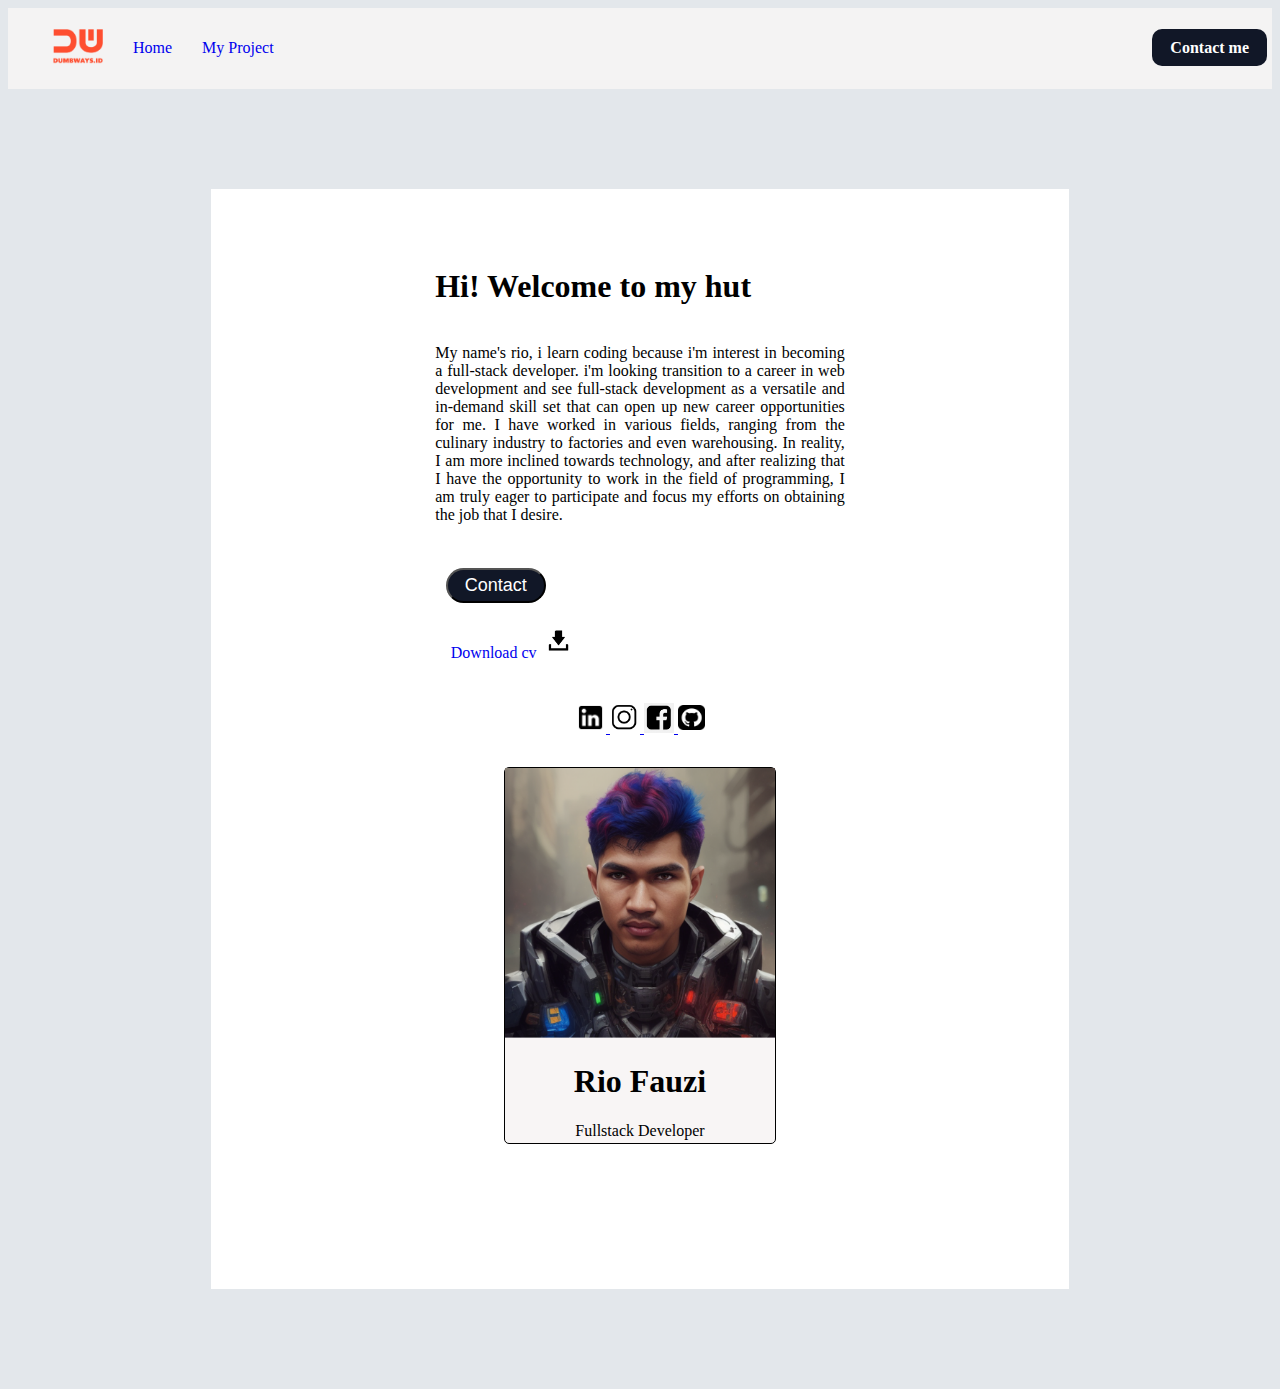
==== index.html @ a36c1157 "second commit" ====
<!DOCTYPE html>

<html>

    <head>

        <title>My Personal Web</title>
        <link rel="stylesheet" href="asset/css/nav.css">
        <style>
        .profil-content {
            position: static;
            text-align: justify;
            padding: 1% 23%;         
        }

        .contact-button { 
            margin-top: 20px;
            margin-bottom: 20px;
            margin-left: 185px;
            width: 100px; 
            height: 35px;
            border-radius: 45px; 
            font-size: 18px;
            background-color: #111727;
            color: white;
        }
        
        .icons {
            margin-top: 40px;
            margin-left: auto;
            margin-right: auto;
            text-align: center;    
        }

        .border-image {
            border: 1px solid black;
            border-radius: 5px;
            margin-top: 30px;
            margin-left: auto;
            margin-right: auto;
            padding-bottom: 5px;
            width: 270px;
            height: 370px;
            background-color: #f8f5f5;
            text-align: center;

        }

        </style>

    </head>
    <body style="background-color: #e3e7eb;">
        <nav class="navbar">
            <ul class="navbar-ul">
                <div class="navbar-li">
                <li>
                    <img class="navbar-logo" src="asset/img/logo-dumbways.png" alt="">
                </li>
                <li>
                    <a class="navbar-link" class="active" href="home.html">Home</a>
                </li>
                <li>
                    <a class="navbar-link" class="active" href="blog.html">My Project</a>
                </li></div>
                <div>
                <li>
                    <a href="contact.html" class="navbar-contact-btn">Contact me</a>
                </li>
                </div>
            </ul>
        </nav>
        <div style="margin: 100px auto; padding: 50px; width: 60%; height: 1000px; box-shadow: inset; 
        background-color: #ffffff;">
        <div class="profil-content">
            <h1>Hi! Welcome to my hut</h1>
            <p><br>My name's rio, i learn coding because i'm interest in becoming a full-stack developer.
            i'm looking transition to a career in web development and see full-stack development as a versatile
            and in-demand skill set that can open up new career opportunities for me. 
            I have worked in various fields, ranging from the culinary industry to factories and even warehousing. 
            In reality, I am more inclined towards technology, and after realizing that I have the 
            opportunity to work in the field of programming, I am truly eager to participate and focus my efforts 
            on obtaining the job that I desire.</p></div>
        
            <button class="contact-button"><a style="color: white; text-decoration: none;" href="contact.html">Contact</button>
            </a>

            <br><a style="margin-left: 190px; text-decoration: none; width: 40px; height: 40px; " href="#">Download cv
            <img style="width: 35px; width: 35px;" src="asset/img/logo-image.png" alt="download here"></a>

        <div class="icons">
            <a href="https://www.linkedin.com/in/rio-fauzi-900858248/" target="_blank">
            <img src="asset/img/linkedin_icon.png" alt="linkedin_icon" style="width: 31px; height: 31px;">
        </a>
            <a href="https://www.instagram.com/rio_fauzii/" target="_blank">
            <img src="asset/img/logo-ig.png" alt="logo-ig" style="width: 30px; height: 30px;">
        </a>
            <a href="https://www.facebook.com/rio.fauzi.378/" target="_blank">
            <img src="asset/img/logo-fb.png" alt="logo-fb" style="width: 30px; height: 30px;">
        </a>
            <a href="https://github.com/riofauzi708" target="_blank">
            <img src="asset/img/github-icon.png" alt="logo-github" style="margin-bottom:3px ; width: 27px; height: 25px;"></a>
        </div>

        <div class="border-image">
            <img src="asset/img/ai Image.jpg" alt="ai image" width="270px" height="270px" border="0">
            <h1>Rio Fauzi</h1>
            <p>Fullstack Developer</p>
        </div>
        
        </div>

    </body>

</html>
---- asset/css/nav.css ----
.navbar {
    background-color: #f4f3f3;
    padding: 5px;
}
.navbar-link {
    text-decoration: none;
}
.active {
    color: black;
}
.navbar-logo {
    width: 50px;
    height: auto;
}
.navbar-ul {
    display: flex; 
    list-style: none; 
    align-items: center;
    justify-content: space-between;
}
.navbar-contact-btn {
    padding: 18px;
    background-color: #111727;
    color: white;
    border-radius: 10px;
    width: 100px;
    margin-top: 20px;
    padding-top: 10px;
    padding-bottom: 10px;
    font-weight: bold;
    text-decoration: none;
}
.navbar-li {
    display: flex;
    gap: 30px;
    align-items: center;
}
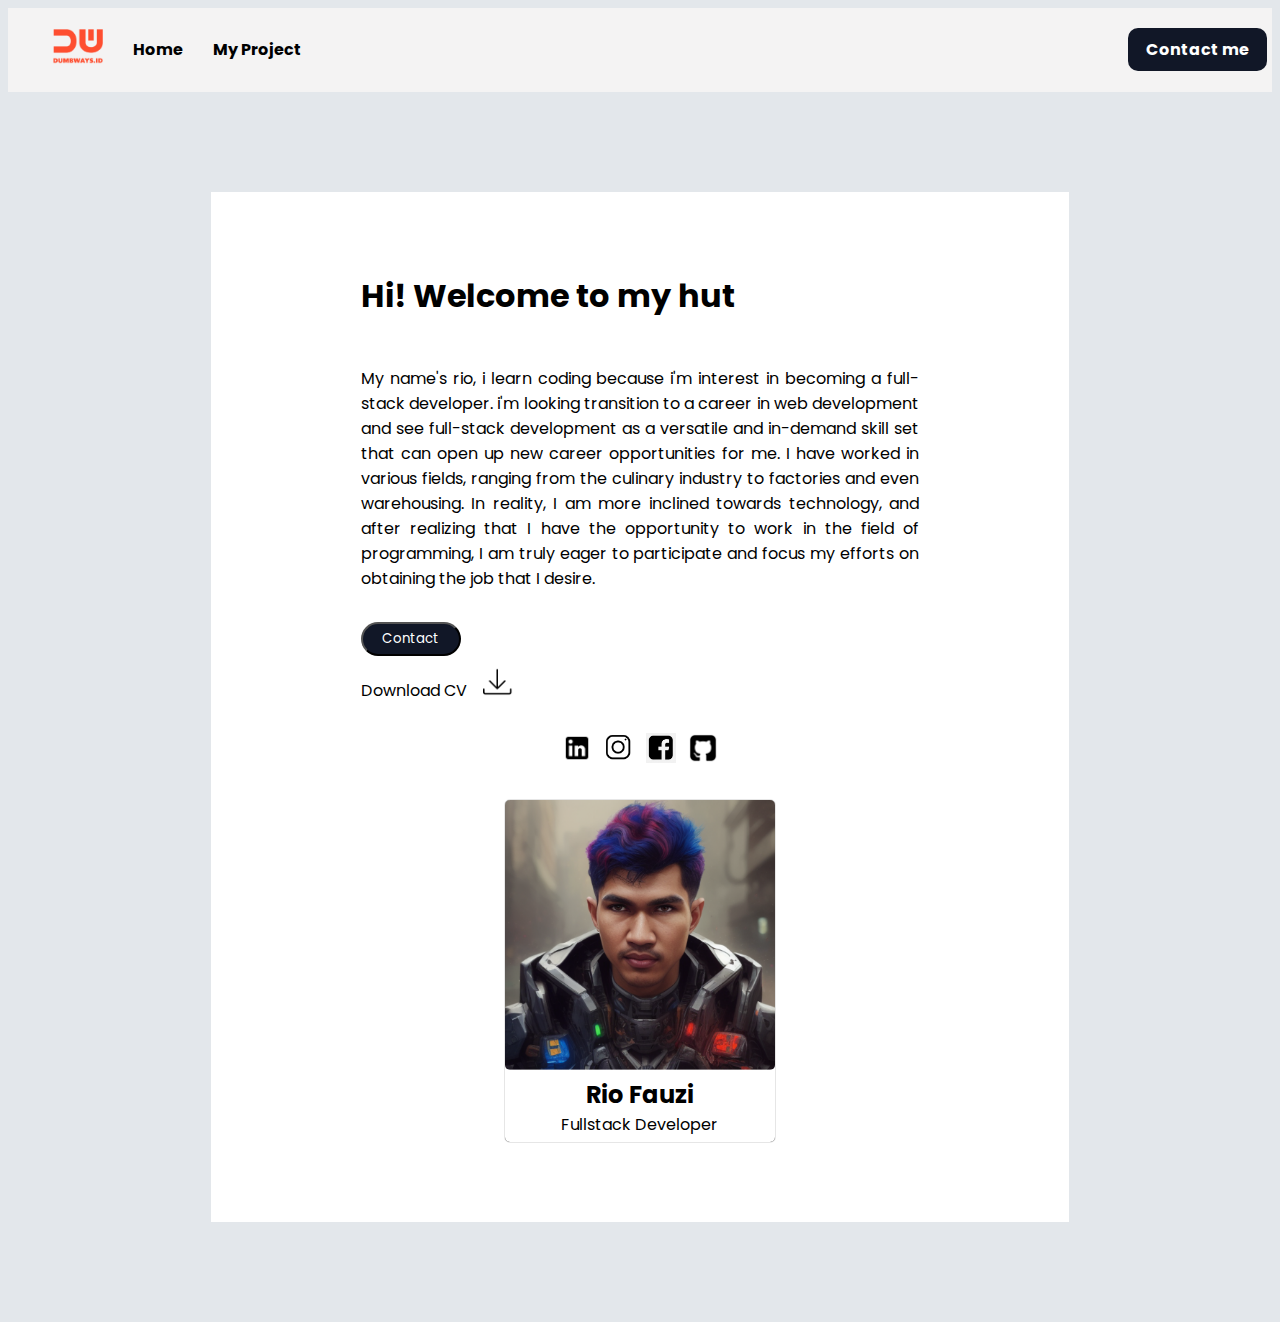
==== commit b56c5ba0: "initial commit" ====
--- a/index.html
+++ b/index.html
@@ -1,58 +1,17 @@
 <!DOCTYPE html>
-
 <html>
-
-    <head>
-
-        <title>My Personal Web</title>
-        <link rel="stylesheet" href="asset/css/nav.css">
-        <style>
-        .profil-content {
-            position: static;
-            text-align: justify;
-            padding: 1% 23%;         
-        }
-
-        .contact-button { 
-            margin-top: 20px;
-            margin-bottom: 20px;
-            margin-left: 185px;
-            width: 100px; 
-            height: 35px;
-            border-radius: 45px; 
-            font-size: 18px;
-            background-color: #111727;
-            color: white;
-        }
+<head>
+    <title>My Personal Web</title>
+    <link rel="stylesheet" href="asset/css/nav.css">
+    <link rel="stylesheet" href="asset/css/index.css">
+    <style>
         
-        .icons {
-            margin-top: 40px;
-            margin-left: auto;
-            margin-right: auto;
-            text-align: center;    
-        }
-
-        .border-image {
-            border: 1px solid black;
-            border-radius: 5px;
-            margin-top: 30px;
-            margin-left: auto;
-            margin-right: auto;
-            padding-bottom: 5px;
-            width: 270px;
-            height: 370px;
-            background-color: #f8f5f5;
-            text-align: center;
-
-        }
-
-        </style>
-
-    </head>
-    <body style="background-color: #e3e7eb;">
-        <nav class="navbar">
-            <ul class="navbar-ul">
-                <div class="navbar-li">
+    </style>
+</head>
+<body style="background-color: #e3e7eb;">
+    <nav class="navbar">
+        <ul class="navbar-ul">
+            <div class="navbar-li">
                 <li>
                     <img class="navbar-logo" src="asset/img/logo-dumbways.png" alt="">
                 </li>
@@ -61,54 +20,61 @@
                 </li>
                 <li>
                     <a class="navbar-link" class="active" href="blog.html">My Project</a>
-                </li></div>
-                <div>
+                </li>
+            </div>
+            <div>
                 <li>
                     <a href="contact.html" class="navbar-contact-btn">Contact me</a>
                 </li>
-                </div>
-            </ul>
-        </nav>
-        <div style="margin: 100px auto; padding: 50px; width: 60%; height: 1000px; box-shadow: inset; 
+            </div>
+        </ul>
+    </nav>
+    <div style="margin: 100px auto; padding: 50px; width: 60%; height: fit-content; box-shadow: inset;
         background-color: #ffffff;">
-        <div class="profil-content">
-            <h1>Hi! Welcome to my hut</h1>
-            <p><br>My name's rio, i learn coding because i'm interest in becoming a full-stack developer.
-            i'm looking transition to a career in web development and see full-stack development as a versatile
-            and in-demand skill set that can open up new career opportunities for me. 
-            I have worked in various fields, ranging from the culinary industry to factories and even warehousing. 
-            In reality, I am more inclined towards technology, and after realizing that I have the 
-            opportunity to work in the field of programming, I am truly eager to participate and focus my efforts 
-            on obtaining the job that I desire.</p></div>
-        
-            <button class="contact-button"><a style="color: white; text-decoration: none;" href="contact.html">Contact</button>
-            </a>
-
-            <br><a style="margin-left: 190px; text-decoration: none; width: 40px; height: 40px; " href="#">Download cv
-            <img style="width: 35px; width: 35px;" src="asset/img/logo-image.png" alt="download here"></a>
-
-        <div class="icons">
-            <a href="https://www.linkedin.com/in/rio-fauzi-900858248/" target="_blank">
-            <img src="asset/img/linkedin_icon.png" alt="linkedin_icon" style="width: 31px; height: 31px;">
-        </a>
-            <a href="https://www.instagram.com/rio_fauzii/" target="_blank">
-            <img src="asset/img/logo-ig.png" alt="logo-ig" style="width: 30px; height: 30px;">
-        </a>
-            <a href="https://www.facebook.com/rio.fauzi.378/" target="_blank">
-            <img src="asset/img/logo-fb.png" alt="logo-fb" style="width: 30px; height: 30px;">
-        </a>
-            <a href="https://github.com/riofauzi708" target="_blank">
-            <img src="asset/img/github-icon.png" alt="logo-github" style="margin-bottom:3px ; width: 27px; height: 25px;"></a>
+        <div style="text-wrap: wrap; margin: 30px 100px;">
+            <div style="text-align: justify;">
+                <h1>Hi! Welcome to my hut</h1>
+                <p><br>My name's rio, i learn coding because i'm interest in becoming a full-stack developer.
+                    i'm looking transition to a career in web development and see full-stack development as a versatile
+                    and in-demand skill set that can open up new career opportunities for me.
+                    I have worked in various fields, ranging from the culinary industry to factories and even warehousing.
+                    In reality, I am more inclined towards technology, and after realizing that I have the
+                    opportunity to work in the field of programming, I am truly eager to participate and focus my efforts
+                    on obtaining the job that I desire.</p>
+            </div>
+    
+            <div>
+                <button  style="text-decoration: none; margin: 15px 0 10px 0; padding: 5px; background-color: #111727; color: white; border-radius: 45px; width: 100px;"><a href="contact.html"></a>Contact</button>
+                <br>
+                <a style="text-decoration: none; color: black;" href="#">Download CV
+                <img style="margin: 0 12px; width: 30px; height: 30px;" src="asset/img/logo-image.png" alt="download here">
+                </a>
+            </div>
+    
+            <div style="display: flex; gap: 12px; margin: 30px 0 0 0; justify-content: center;">
+                <a href="https://www.linkedin.com/in/rio-fauzi-900858248/" target="_blank">
+                    <img src="asset/img/linkedin_icon.png" alt="linkedin_icon" style="width: 30px; height: 30px;">
+                </a>
+                <a href="https://www.instagram.com/rio_fauzii/" target="_blank">
+                    <img src="asset/img/logo-ig.png" alt="logo-ig" style="width: 30px; height: 30px;">
+                </a>
+                <a href="https://www.facebook.com/rio.fauzi.378/" target="_blank">
+                    <img src="asset/img/logo-fb.png" alt="logo-fb" style="width: 30px; height: 30px;">
+                </a>
+                <a href="https://github.com/riofauzi708" target="_blank">
+                    <img src="asset/img/github-icon.png" alt="logo-github" style="width: 30px; height: 30px;">
+                </a>
+            </div>
+            <div style="background-color: white; box-shadow: 0 0 1px 0; width: 270px; height: fit-content; border-radius: 5px; margin: 30px auto; padding-bottom: 5px; text-align: center;">
+                <a href="home.html">
+                <img style="border-radius: 5px; width: 270px; height: 270px;" src="asset/img/ai Image.jpg" alt=""></a>
+                <h2 style="margin: 0 0 0 0;">Rio Fauzi</h2>
+                <p style="margin: 0 0 0 0;">Fullstack Developer</p>
+            </div>
         </div>
 
-        <div class="border-image">
-            <img src="asset/img/ai Image.jpg" alt="ai image" width="270px" height="270px" border="0">
-            <h1>Rio Fauzi</h1>
-            <p>Fullstack Developer</p>
-        </div>
-        
-        </div>
 
-    </body>
+    </div>
+</body>
 
 </html>--- a/asset/css/nav.css
+++ b/asset/css/nav.css
@@ -4,9 +4,10 @@
 }
 .navbar-link {
     text-decoration: none;
+    color: black;
 }
 .active {
-    color: black;
+    color: blueviolet;
 }
 .navbar-logo {
     width: 50px;
@@ -34,4 +35,6 @@
     display: flex;
     gap: 30px;
     align-items: center;
+    color: black;
+    font-weight: bold;
 }--- a/asset/css/index.css
+++ b/asset/css/index.css
@@ -0,0 +1,4 @@
+@import url('https://fonts.googleapis.com/css2?family=Poppins&display=swap');
+        * {
+            font-family: 'Poppins', sans-serif;
+        }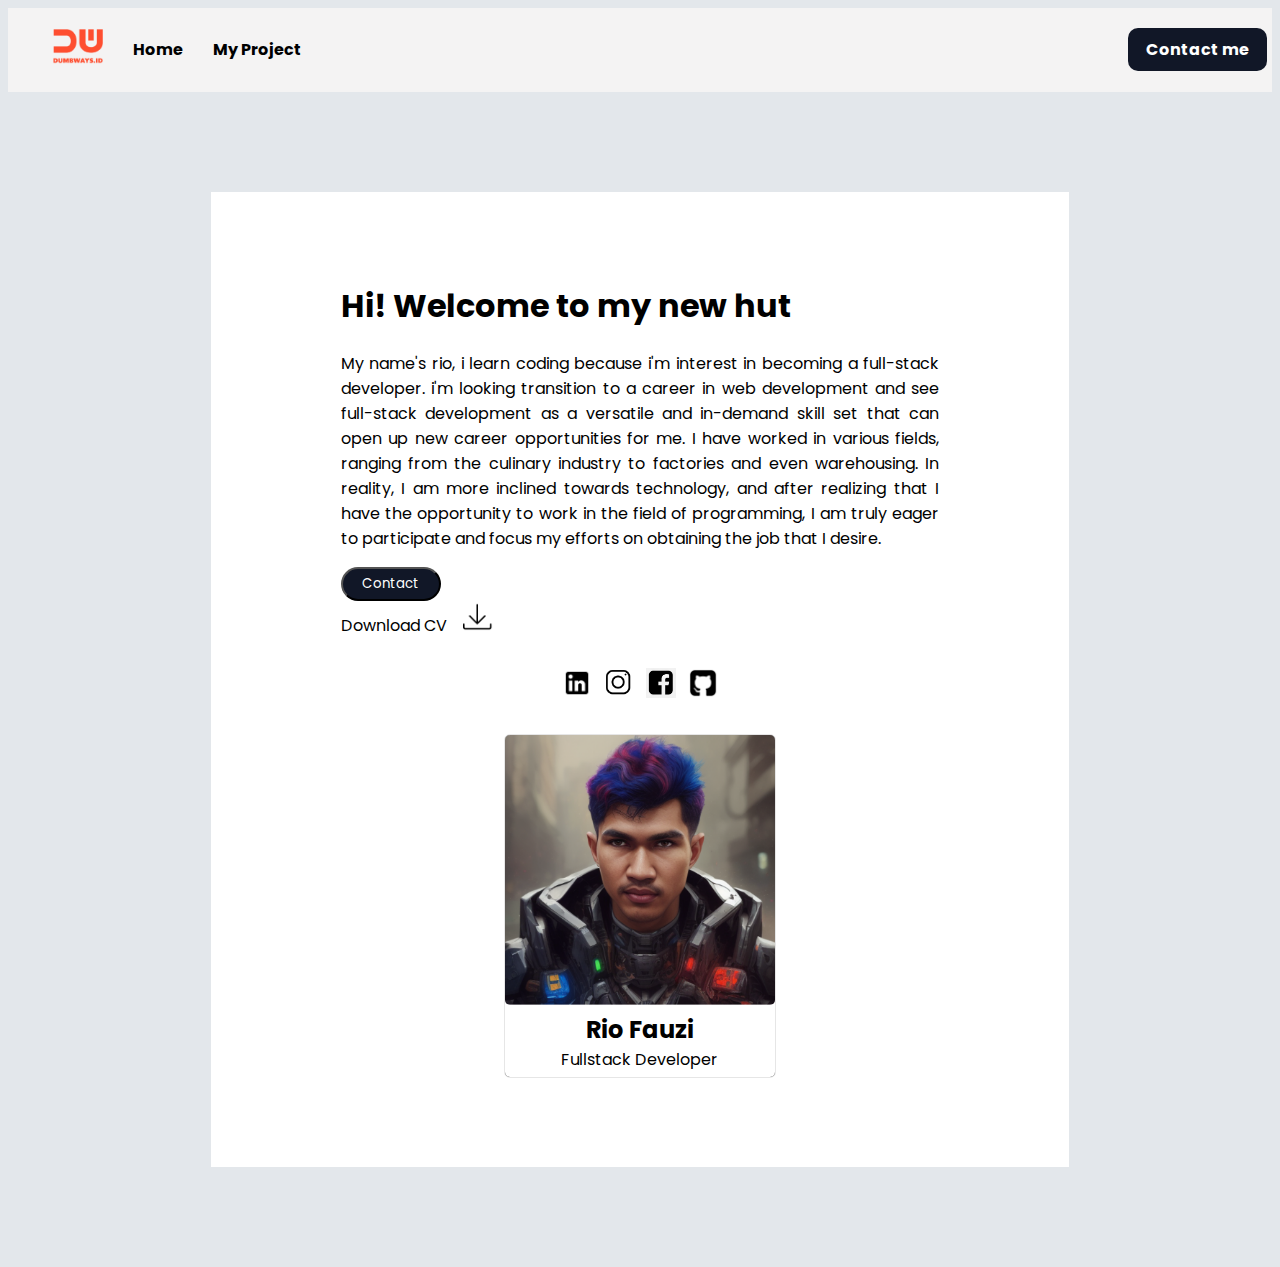
==== commit 11667eb7: "initial commit" ====
--- a/index.html
+++ b/index.html
@@ -2,10 +2,51 @@
 <html>
 <head>
     <title>My Personal Web</title>
+    <meta name="viewport" content="width=device-width, initial-scale=1.0">
     <link rel="stylesheet" href="asset/css/nav.css">
     <link rel="stylesheet" href="asset/css/index.css">
     <style>
-        
+        .container {
+            margin: 40px 80px;
+        }
+        @media only screen and (max-width: 768px) {
+            body {
+                padding: 20px;
+            }
+            .container {
+                width: 100%;
+                max-width: 600px;
+                margin: 0 auto;
+            }
+            .navbar-ul {
+                flex-direction: column;
+                align-items: center;
+            }
+            .navbar-li {
+                display: flex;
+                flex-direction: column;
+                align-items: center;
+                margin-bottom: 35px;
+            }
+            .navbar-link {
+                margin-bottom: 10px;
+            }
+            .navbar-contact-btn {
+                margin-top: 10px;
+            }
+            .container > div {
+                margin: 0;
+            }
+            .button-container {
+                display: flex;
+                flex-direction: column;
+                align-items: center;
+                padding-top: 30px;
+            }
+            .button-container a {
+                margin: 10px 0 0 0;
+            }
+        }
     </style>
 </head>
 <body style="background-color: #e3e7eb;">
@@ -16,10 +57,10 @@
                     <img class="navbar-logo" src="asset/img/logo-dumbways.png" alt="">
                 </li>
                 <li>
-                    <a class="navbar-link" class="active" href="home.html">Home</a>
+                    <a class="navbar-link" href="home.html">Home</a>
                 </li>
                 <li>
-                    <a class="navbar-link" class="active" href="blog.html">My Project</a>
+                    <a class="navbar-link" href="blog.html">My Project</a>
                 </li>
             </div>
             <div>
@@ -31,10 +72,10 @@
     </nav>
     <div style="margin: 100px auto; padding: 50px; width: 60%; height: fit-content; box-shadow: inset;
         background-color: #ffffff;">
-        <div style="text-wrap: wrap; margin: 30px 100px;">
+        <div class="container">
             <div style="text-align: justify;">
-                <h1>Hi! Welcome to my hut</h1>
-                <p><br>My name's rio, i learn coding because i'm interest in becoming a full-stack developer.
+                <h1>Hi! Welcome to my new hut</h1>
+                <p>My name's rio, i learn coding because i'm interest in becoming a full-stack developer.
                     i'm looking transition to a career in web development and see full-stack development as a versatile
                     and in-demand skill set that can open up new career opportunities for me.
                     I have worked in various fields, ranging from the culinary industry to factories and even warehousing.
@@ -42,15 +83,15 @@
                     opportunity to work in the field of programming, I am truly eager to participate and focus my efforts
                     on obtaining the job that I desire.</p>
             </div>
-    
-            <div>
-                <button  style="text-decoration: none; margin: 15px 0 10px 0; padding: 5px; background-color: #111727; color: white; border-radius: 45px; width: 100px;"><a href="contact.html"></a>Contact</button>
+            <div class="button-container">
+                <button style="text-decoration: none; padding: 5px 10px; background-color: #111727; color: white; border-radius: 45px; width: 100px;">
+                    <a href="contact.html" style="text-decoration: none; color: white;">Contact</a></button>
                 <br>
                 <a style="text-decoration: none; color: black;" href="#">Download CV
-                <img style="margin: 0 12px; width: 30px; height: 30px;" src="asset/img/logo-image.png" alt="download here">
+                    <img style="margin: 0 12px; width: 30px; height: 30px;" src="asset/img/logo-image.png" alt="download here">
                 </a>
             </div>
-    
+
             <div style="display: flex; gap: 12px; margin: 30px 0 0 0; justify-content: center;">
                 <a href="https://www.linkedin.com/in/rio-fauzi-900858248/" target="_blank">
                     <img src="asset/img/linkedin_icon.png" alt="linkedin_icon" style="width: 30px; height: 30px;">
@@ -67,13 +108,12 @@
             </div>
             <div style="background-color: white; box-shadow: 0 0 1px 0; width: 270px; height: fit-content; border-radius: 5px; margin: 30px auto; padding-bottom: 5px; text-align: center;">
                 <a href="home.html">
-                <img style="border-radius: 5px; width: 270px; height: 270px;" src="asset/img/ai Image.jpg" alt=""></a>
+                    <img style="border-radius: 5px; width: 270px; height: 270px;" src="asset/img/ai Image.jpg" alt="">
+                </a>
                 <h2 style="margin: 0 0 0 0;">Rio Fauzi</h2>
                 <p style="margin: 0 0 0 0;">Fullstack Developer</p>
             </div>
         </div>
-
-
     </div>
 </body>
 
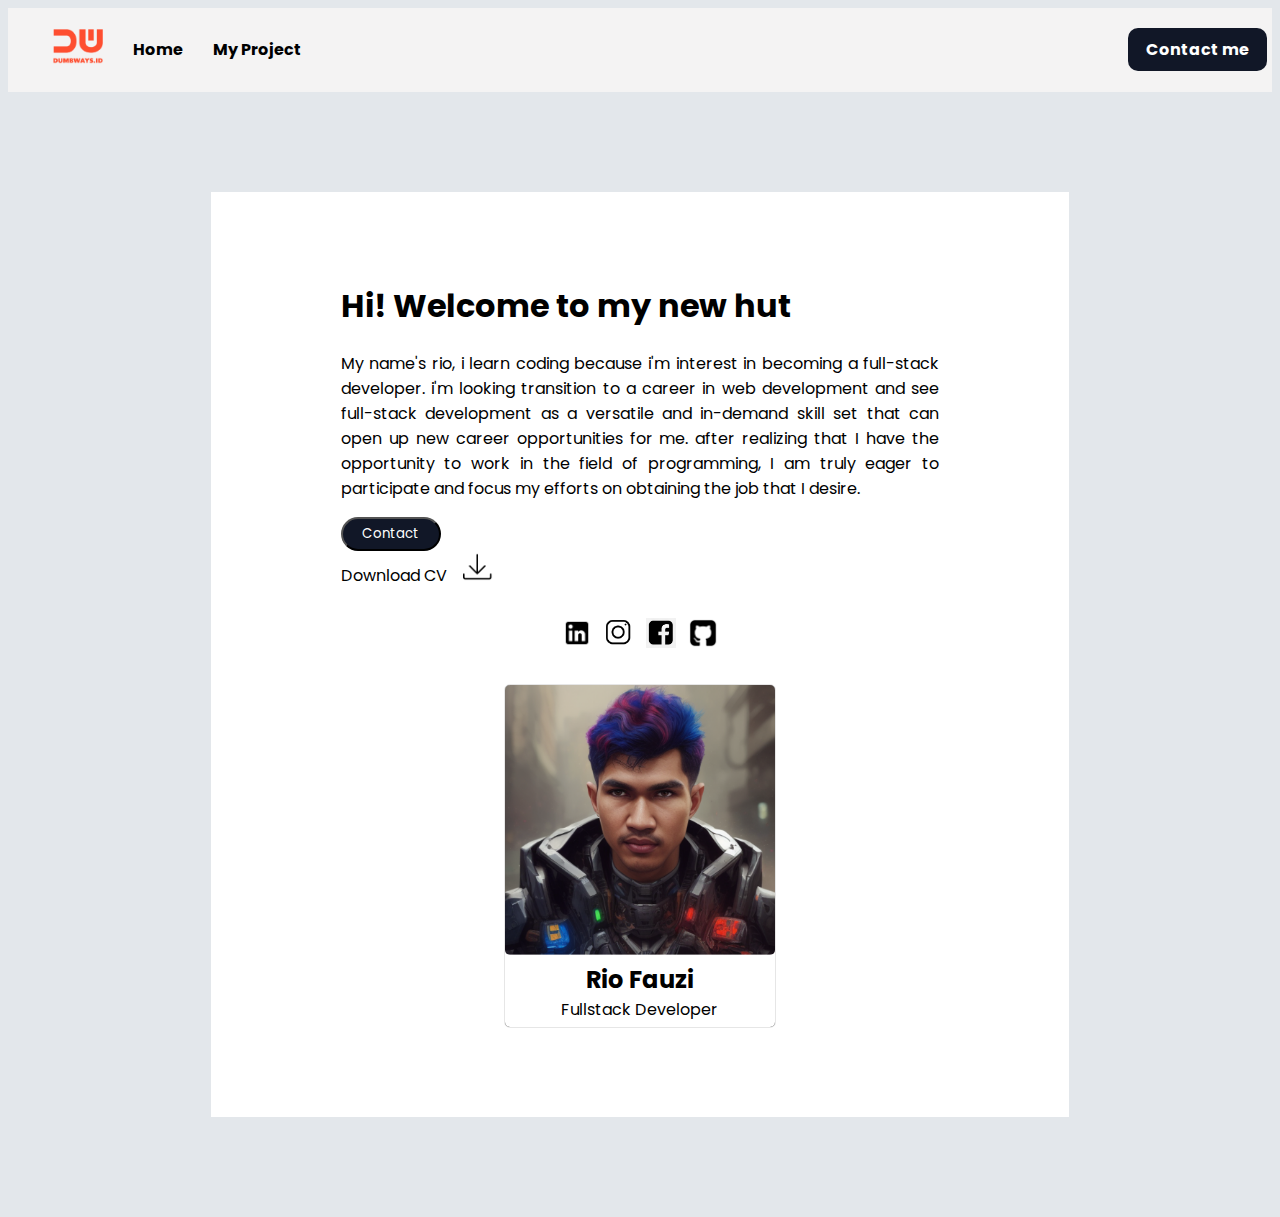
==== commit c23fb65d: "initial commit" ====
--- a/index.html
+++ b/index.html
@@ -9,30 +9,41 @@
         .container {
             margin: 40px 80px;
         }
-        @media only screen and (max-width: 768px) {
+        .border-name-tag {
+            background-color: white; 
+            box-shadow: 0 0 1px 0; 
+            width: 270px; 
+            height: fit-content; 
+            border-radius: 5px; 
+            margin: 30px auto; 
+            padding-bottom: 5px; 
+            text-align: center;
+            justify-content: center;
+        }
+        .name-tag-style {
+            border-radius: 5px; 
+            width: 270px; 
+            height: 270px;
+        }
+        .icon-style-index {
+            width: 30px; 
+            height: 30px;
+        }
+        p {
+            font-size: 16px;
+        }
+        .logo-image {
+            margin: 0 12px; 
+            width: 30px; 
+            height: 30px;
+        }
+        @media only screen and (max-width: 760px) {
             body {
                 padding: 20px;
             }
             .container {
                 width: 100%;
-                max-width: 600px;
                 margin: 0 auto;
-            }
-            .navbar-ul {
-                flex-direction: column;
-                align-items: center;
-            }
-            .navbar-li {
-                display: flex;
-                flex-direction: column;
-                align-items: center;
-                margin-bottom: 35px;
-            }
-            .navbar-link {
-                margin-bottom: 10px;
-            }
-            .navbar-contact-btn {
-                margin-top: 10px;
             }
             .container > div {
                 margin: 0;
@@ -46,6 +57,57 @@
             .button-container a {
                 margin: 10px 0 0 0;
             }
+            p {
+                font-size: 15px;
+            }
+            .logo-image {
+                width: 20px; 
+                height: 20px;
+            }
+            .border-name-tag {
+                width: auto;
+                height: fit-content;
+            }
+            .name-tag-style {
+                width: 100%; 
+                height: fit-content;
+        }
+        }
+        @media only screen and (max-width: 420px) {
+            .container {
+                width: 100%;
+                margin: 0 auto;
+            }
+            .border-name-tag {
+                width: auto; 
+                height: fit-content;
+
+            }
+            .button-container {
+                display: flex;
+                flex-direction: column;
+                align-items: center;
+                padding-top: 30px;
+            }
+            .button-container a {
+                margin: 10px 0 0 0;
+            }
+            .name-tag-style {
+                width: 100%; 
+                height: fit-content;
+            }
+            .icon-style-index {
+                justify-content: center;
+                width: 20px; 
+                height: 20px;
+            }
+            p {
+                font-size: 10px;
+            }
+            .logo-image {
+                width: 15px; 
+                height: 15px;
+            }
         }
     </style>
 </head>
@@ -53,33 +115,36 @@
     <nav class="navbar">
         <ul class="navbar-ul">
             <div class="navbar-li">
-                <li>
-                    <img class="navbar-logo" src="asset/img/logo-dumbways.png" alt="">
-                </li>
-                <li>
-                    <a class="navbar-link" href="home.html">Home</a>
-                </li>
-                <li>
-                    <a class="navbar-link" href="blog.html">My Project</a>
-                </li>
-            </div>
+            <li>
+                <img class="navbar-logo" src="asset/img/logo-dumbways.png" alt="">
+            </li>
+            <li>
+                <a class="navbar-link" class="active" href="home.html">Home</a>
+            </li>
+            <li>
+                <a class="navbar-link" class="active" href="blog.html">My Project</a>
+            </li></div>
             <div>
-                <li>
-                    <a href="contact.html" class="navbar-contact-btn">Contact me</a>
-                </li>
+            <li>
+                <a href="contact.html" class="navbar-contact-btn">Contact me</a>
+            </li>
+            <img class="menu-icon-style" style="cursor: pointer;" onclick="openMenu(hidden)" src="asset/img/menu-icon.webp">
             </div>
         </ul>
     </nav>
+    <div id="display-menu" class="display-menu, hidden">
+        <a  class="navbar-link-menu menu-active" href="home.html">Home</a>
+        <a  class="navbar-link-menu menu-active" href="blog.html">My Project</a>
+        <a  class="navbar-link-menu menu-active" href="contact.html">Contact Me</a>
+    </div>
     <div style="margin: 100px auto; padding: 50px; width: 60%; height: fit-content; box-shadow: inset;
         background-color: #ffffff;">
         <div class="container">
+            <h1>Hi! Welcome to my new hut</h1>
             <div style="text-align: justify;">
-                <h1>Hi! Welcome to my new hut</h1>
                 <p>My name's rio, i learn coding because i'm interest in becoming a full-stack developer.
                     i'm looking transition to a career in web development and see full-stack development as a versatile
-                    and in-demand skill set that can open up new career opportunities for me.
-                    I have worked in various fields, ranging from the culinary industry to factories and even warehousing.
-                    In reality, I am more inclined towards technology, and after realizing that I have the
+                    and in-demand skill set that can open up new career opportunities for me. after realizing that I have the
                     opportunity to work in the field of programming, I am truly eager to participate and focus my efforts
                     on obtaining the job that I desire.</p>
             </div>
@@ -88,33 +153,34 @@
                     <a href="contact.html" style="text-decoration: none; color: white;">Contact</a></button>
                 <br>
                 <a style="text-decoration: none; color: black;" href="#">Download CV
-                    <img style="margin: 0 12px; width: 30px; height: 30px;" src="asset/img/logo-image.png" alt="download here">
+                    <img class="logo-image" src="asset/img/logo-image.png" alt="download here">
                 </a>
             </div>
 
             <div style="display: flex; gap: 12px; margin: 30px 0 0 0; justify-content: center;">
                 <a href="https://www.linkedin.com/in/rio-fauzi-900858248/" target="_blank">
-                    <img src="asset/img/linkedin_icon.png" alt="linkedin_icon" style="width: 30px; height: 30px;">
+                    <img class="icon-style-index" src="asset/img/linkedin_icon.png" alt="linkedin_icon">
                 </a>
                 <a href="https://www.instagram.com/rio_fauzii/" target="_blank">
-                    <img src="asset/img/logo-ig.png" alt="logo-ig" style="width: 30px; height: 30px;">
+                    <img class="icon-style-index" src="asset/img/logo-ig.png" alt="logo-ig">
                 </a>
                 <a href="https://www.facebook.com/rio.fauzi.378/" target="_blank">
-                    <img src="asset/img/logo-fb.png" alt="logo-fb" style="width: 30px; height: 30px;">
+                    <img class="icon-style-index" src="asset/img/logo-fb.png" alt="logo-fb">
                 </a>
                 <a href="https://github.com/riofauzi708" target="_blank">
-                    <img src="asset/img/github-icon.png" alt="logo-github" style="width: 30px; height: 30px;">
+                    <img class="icon-style-index" src="asset/img/github-icon.png" alt="logo-github">
                 </a>
             </div>
-            <div style="background-color: white; box-shadow: 0 0 1px 0; width: 270px; height: fit-content; border-radius: 5px; margin: 30px auto; padding-bottom: 5px; text-align: center;">
+            <div class="border-name-tag">
                 <a href="home.html">
-                    <img style="border-radius: 5px; width: 270px; height: 270px;" src="asset/img/ai Image.jpg" alt="">
+                    <img class="name-tag-style" src="asset/img/ai Image.jpg" alt="">
                 </a>
-                <h2 style="margin: 0 0 0 0;">Rio Fauzi</h2>
-                <p style="margin: 0 0 0 0;">Fullstack Developer</p>
+                <h2 style="margin: 0;">Rio Fauzi</h2>
+                <p style="margin: 0;">Fullstack Developer</p>
             </div>
         </div>
     </div>
+    <script src="asset/js/nav.js"></script>
 </body>
 
 </html>--- a/asset/css/nav.css
+++ b/asset/css/nav.css
@@ -1,13 +1,17 @@
 .navbar {
     background-color: #f4f3f3;
     padding: 5px;
+    width: auto;
 }
 .navbar-link {
     text-decoration: none;
     color: black;
 }
 .active {
-    color: blueviolet;
+    color: #111727;
+}
+.menu-active {
+    background-color: #111727;
 }
 .navbar-logo {
     width: 50px;
@@ -37,4 +41,55 @@
     align-items: center;
     color: black;
     font-weight: bold;
+}
+.menu-icon-style {
+    display: none;
+}
+.navbar-link-menu {
+    display: none;
+    width: 100%;
+    text-align: center;
+    color: white;
+    font-size: 20px;
+    padding: 3px;
+    text-decoration: none;
+    border: 2px solid white;
+    border-radius: 10px;
+}
+.hidden {
+    display: none;
+}
+.display-menu {
+    display: flex; 
+    flex-direction: column; 
+    border-radius: 10px;
+}
+@media only screen and (max-width: 640px) {
+    .navbar-link {
+        display: none;
+    }
+    .active {
+        display: none;
+    }
+    .navbar-logo {
+        width: 50px;
+        height: auto;
+    }
+    .navbar-contact-btn {
+        display: none;
+    }
+    .menu-icon-style {
+        display: inline-flex;
+        width: 44px;
+        height: 44px;
+        padding: 5px;
+        margin-right: 12px;
+    }
+    .navbar-logo {
+        width: 70px;
+        height: auto;
+    }
+    .navbar-link-menu {
+        display: block;
+    }
 }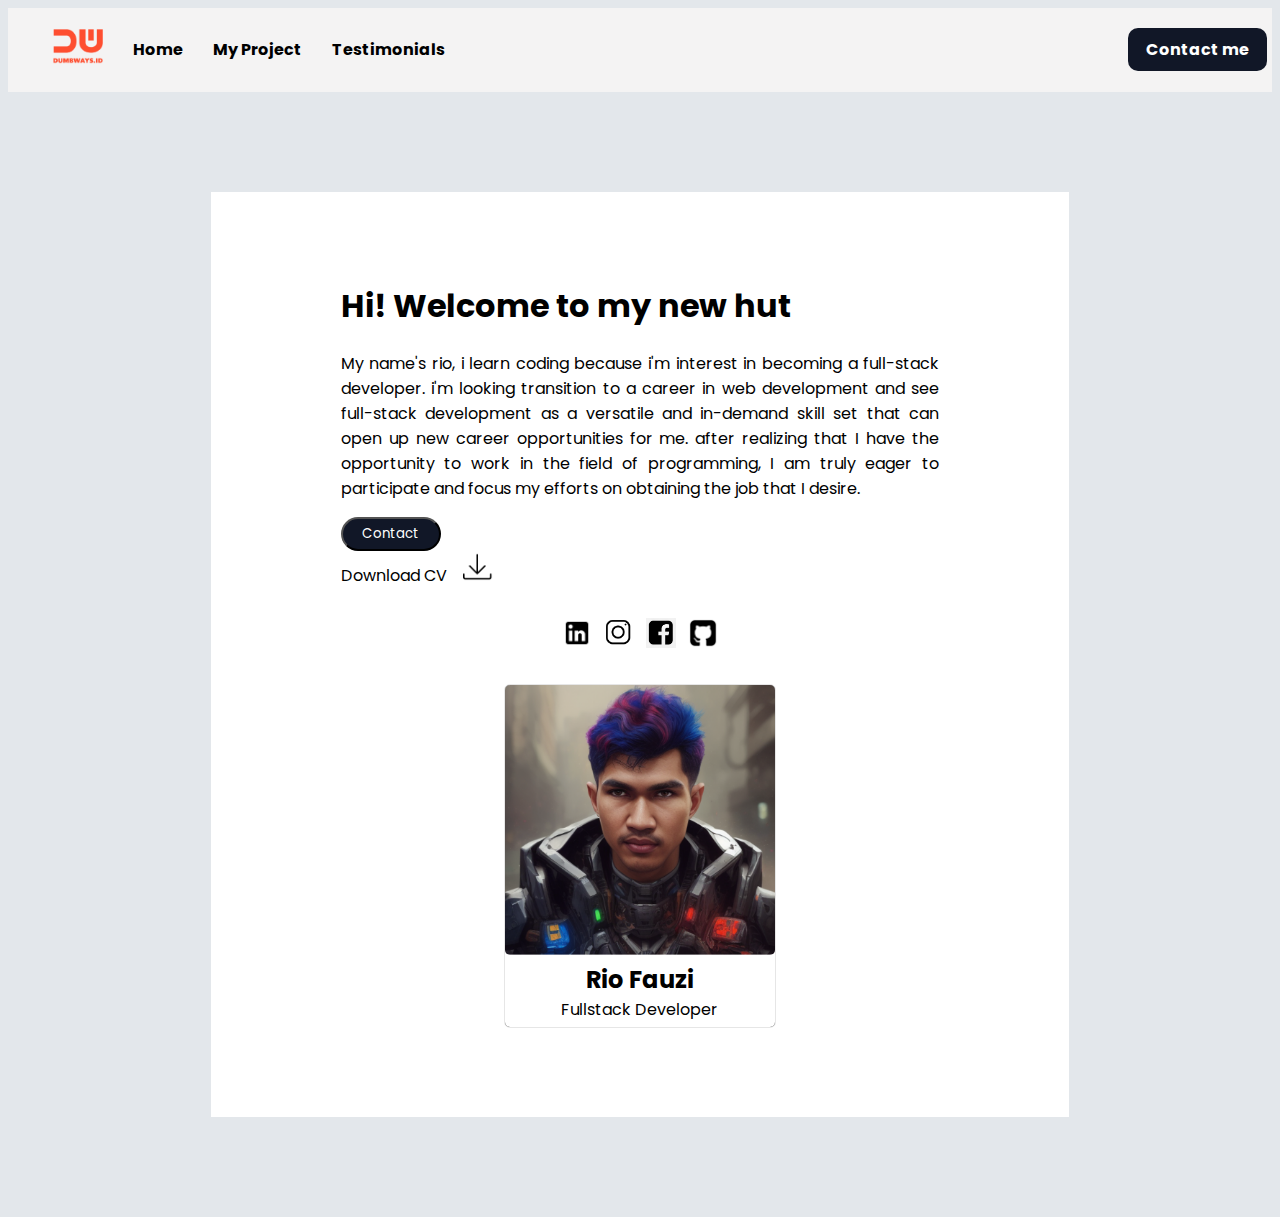
==== commit 3c1bb8f9: "initial commit" ====
--- a/index.html
+++ b/index.html
@@ -115,27 +115,32 @@
     <nav class="navbar">
         <ul class="navbar-ul">
             <div class="navbar-li">
-            <li>
-                <img class="navbar-logo" src="asset/img/logo-dumbways.png" alt="">
-            </li>
-            <li>
-                <a class="navbar-link" class="active" href="home.html">Home</a>
-            </li>
-            <li>
-                <a class="navbar-link" class="active" href="blog.html">My Project</a>
-            </li></div>
-            <div>
-            <li>
-                <a href="contact.html" class="navbar-contact-btn">Contact me</a>
-            </li>
-            <img class="menu-icon-style" style="cursor: pointer;" onclick="openMenu(hidden)" src="asset/img/menu-icon.webp">
-            </div>
-        </ul>
-    </nav>
-    <div id="display-menu" class="display-menu, hidden">
-        <a  class="navbar-link-menu menu-active" href="home.html">Home</a>
-        <a  class="navbar-link-menu menu-active" href="blog.html">My Project</a>
-        <a  class="navbar-link-menu menu-active" href="contact.html">Contact Me</a>
+                <li>
+                    <img class="navbar-logo" src="asset/img/logo-dumbways.png" alt="">
+                </li>
+                <li>
+                    <a class="navbar-link" class="active" href="home.html">Home</a>
+                </li>
+                <li>
+                    <a class="navbar-link" class="active" href="blog.html">My Project</a>
+                </li>
+                <li>
+                  <a class="navbar-link" class="active" href="testimonial.html">Testimonials</a>
+                </li>
+                </div>
+                <div>
+                <li>
+                    <a href="contact.html" class="navbar-contact-btn">Contact me</a>
+                </li>
+                <img class="menu-icon-style" style="cursor: pointer;" onclick="openMenu(hidden)" src="asset/img/menu-icon.webp">
+                </div>
+            </ul>
+        </nav>
+        <div id="display-menu" class="display-menu, hidden">
+          <a  class="navbar-link-menu menu-active" href="home.html">Home</a>
+          <a  class="navbar-link-menu menu-active" href="blog.html">My Project</a>
+          <a  class="navbar-link-menu menu-active" href="contact.html">Contact Me</a>
+          <a  class="navbar-link-menu menu-active" href="testimonial.html">Testimonials</a>
     </div>
     <div style="margin: 100px auto; padding: 50px; width: 60%; height: fit-content; box-shadow: inset;
         background-color: #ffffff;">
